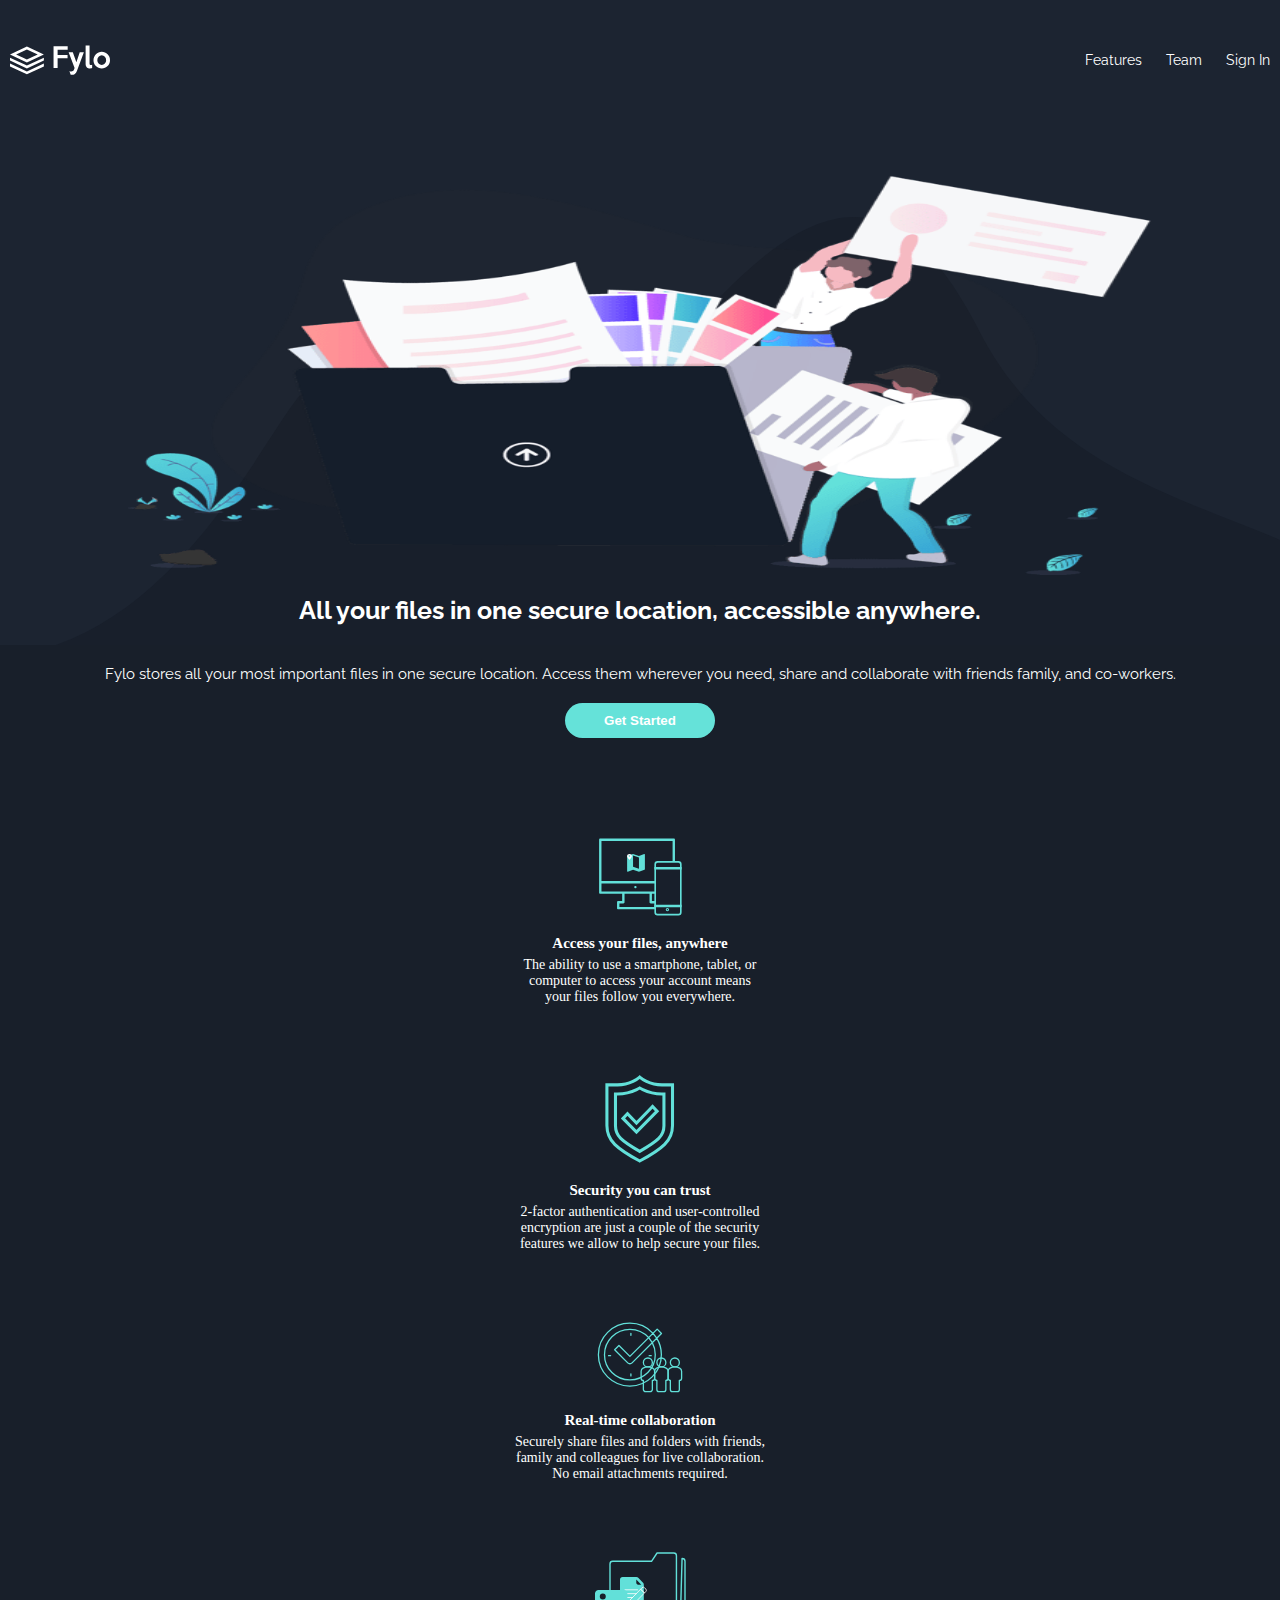
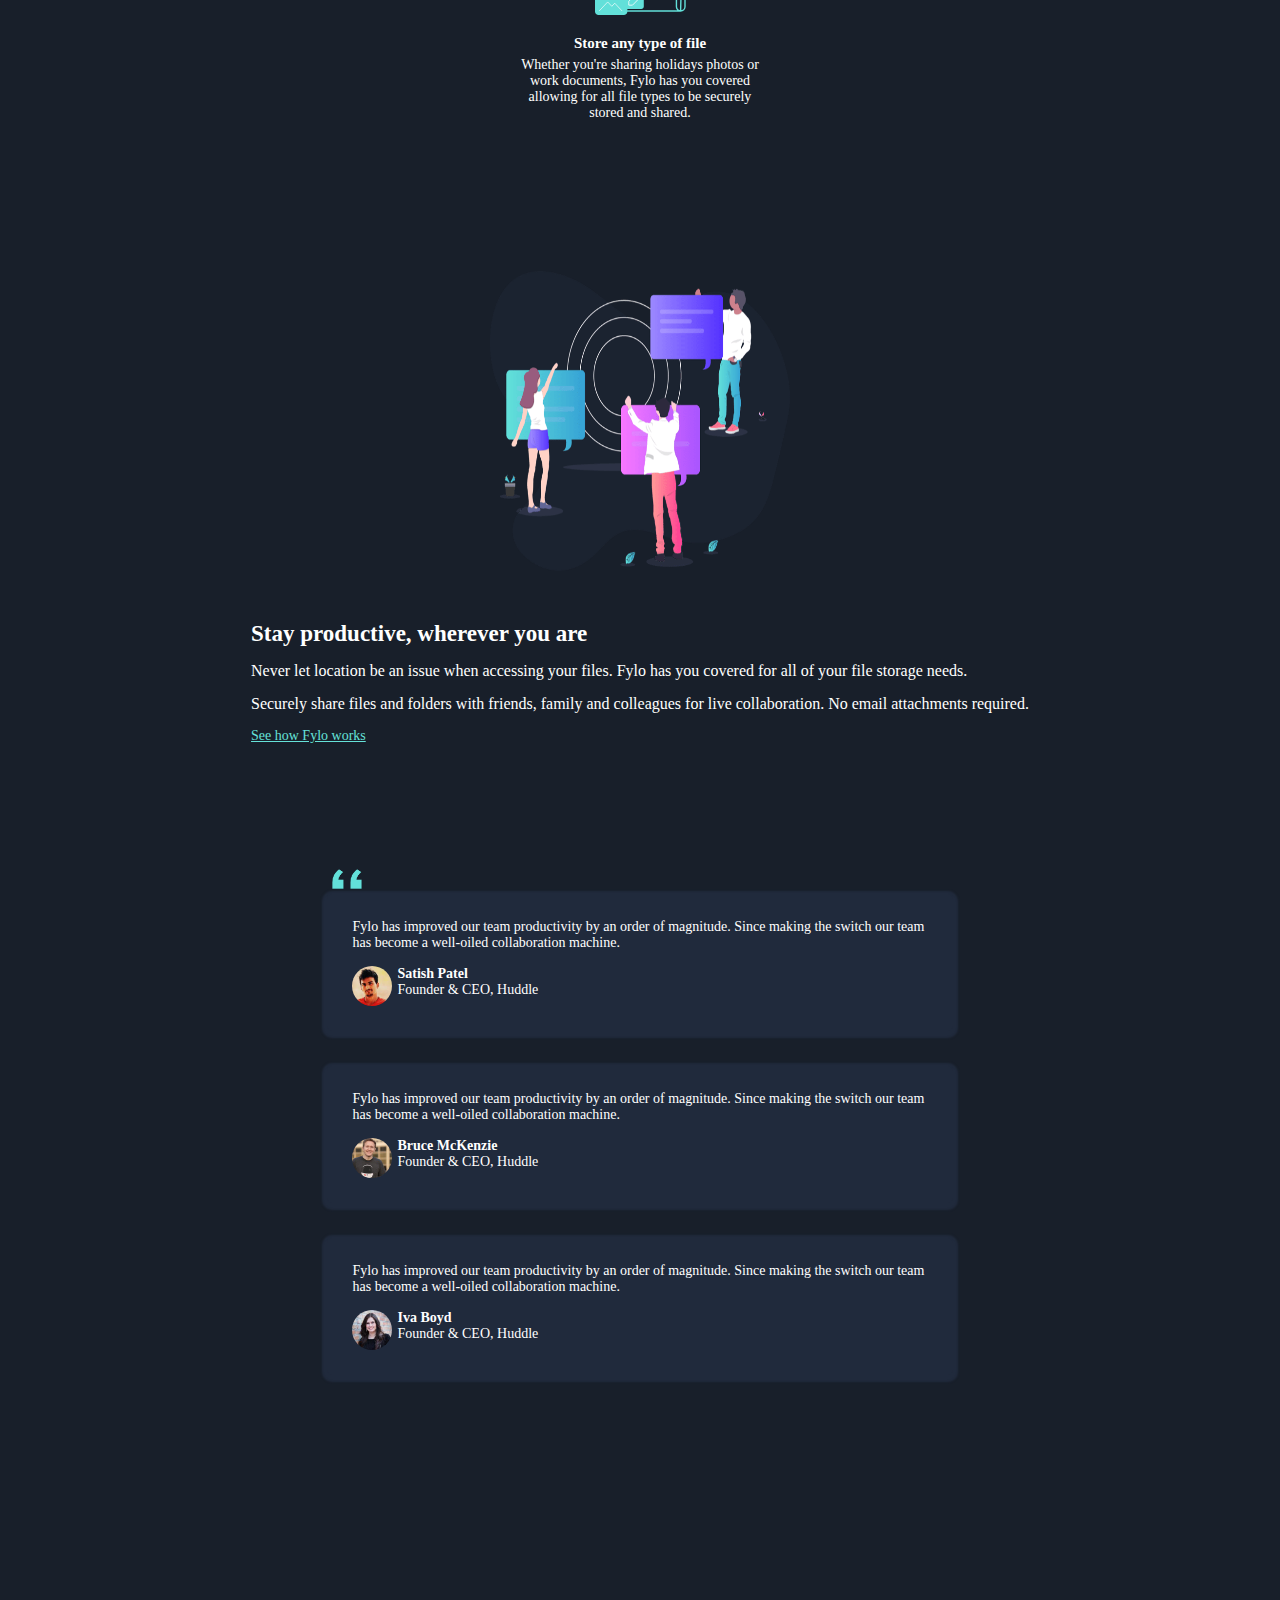
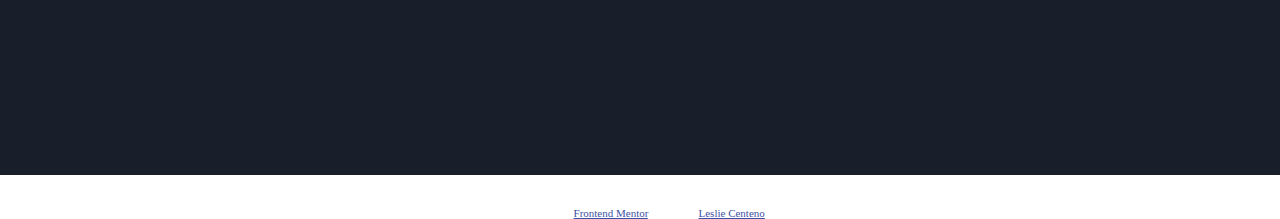
==== HTML-CSS/fylo-dark-theme-landing-page-master/index.html @ ed84ab61 "Version movil a un 80%" ====
<!DOCTYPE html>
<html lang="en">
<head>
  <meta charset="UTF-8">
  <meta name="viewport" content="width=device-width, initial-scale=1.0"> <!-- displays site properly based on user's device -->

  <link rel="icon" type="image/png" sizes="32x32" href="./images/favicon-32x32.png">
  <link rel="preconnect" href="https://fonts.googleapis.com">
  <link rel="preconnect" href="https://fonts.gstatic.com" crossorigin>
  <link href="https://fonts.googleapis.com/css2?family=Open+Sans:wght@400;700&family=Raleway:wght@400;700&display=swap" rel="stylesheet">
  <title>Frontend Mentor | Fylo landing page with dark theme and features grid</title>
  <link rel="stylesheet" href="./style.css">
  
  <!-- Feel free to remove these styles or customise in your own stylesheet 👍 -->
  <style>
    .attribution { font-size: 11px; text-align: center; }
    .attribution a { color: hsl(228, 45%, 44%); }
  </style>
</head>
<body>

  <main>
    <nav>
      <img src="./images/logo.svg" alt="">
      <ul>
        <li>Features</li>
        <li>Team</li>
        <li>Sign In</li>
      </ul>
    </nav>
    <section class="section1">
      <img src="./images/illustration-intro.png" alt="ilustration intro">
      <h1>All your files in one secure location, accessible anywhere.
      </h1>
      <div>
        <p>Fylo stores all your most important files in one secure location. Access them wherever 
          you need, share and collaborate with friends family, and co-workers.
        </p>
        <button>Get Started</button>
      </div>
    </section>
    <section class="section2">
      <div class="section2-container">
        <article>
          <img src="./images/icon-access-anywhere.svg" alt="">
          <h3>Access your files, anywhere</h3>
          <p>The ability to use a smartphone, tablet, or computer to access your account means your 
            files follow you everywhere.</p>
        </article>
        <article>
          <img src="./images/icon-security.svg" alt="">
          <h3>Security you can trust</h3>
          <p>2-factor authentication and user-controlled encryption are just a couple of the security 
            features we allow to help secure your files.
          </p>
        </article>
        <article>
          <img src="./images/icon-collaboration.svg" alt="">
          <h3>Real-time collaboration</h3>
          <p>Securely share files and folders with friends, family and colleagues for live collaboration. 
            No email attachments required.</p>
        </article>
        <article>
          <img src="./images/icon-any-file.svg" alt="">
          <h3>Store any type of file</h3>
          <p>Whether you're sharing holidays photos or work documents, Fylo has you covered allowing for all 
            file types to be securely stored and shared.
          </p>
        </article>
      </div>
    </section>
    <section class="section3">
      <div class="section3-div">
        <article class="section3-art1">
          <img src="./images/illustration-stay-productive.png" alt="">
        </article>
        <article class="section3-art2"> 
          <h2>Stay productive, wherever you are</h2>
          <p>Never let location be an issue when accessing your files. Fylo has you covered for all of your file 
            storage needs.
          </p>
          <p>
            Securely share files and folders with friends, family and colleagues for live collaboration. No email 
            attachments required.
          </p>
          <div>
            <a href="#">See how Fylo works </a>
            <span class="spanArt"></span>
          </div>
        </article>
      </div>
    </section>
    <section class="section4">
      <div class="section4-continer">
        <article >
          <div class="section4-art">
            <img class="section4-art-img" src="./images/bg-quotes.png" alt="">
          </div>
          <p>Fylo has improved our team productivity by an order of magnitude. Since making the switch our team has 
            become a well-oiled collaboration machine.
          </p>
          <div class="divInterno">
            <img src="./images/profile-1.jpg" alt="">
            <div class="divText">
              <h4>Satish Patel</h4>
              <p>Founder & CEO, Huddle</p>
            </div>
          </div>
        </article>
        <article>
          <p>Fylo has improved our team productivity by an order of magnitude. Since making the switch our team has 
            become a well-oiled collaboration machine.
          </p>
          <div class="divInterno">
            <img src="./images/profile-2.jpg" alt="">
            <div class="divText">
              <h4>Bruce McKenzie</h4>
              <p>Founder & CEO, Huddle</p>
            </div>
          </div>
        </article>
        <article>
          <p>Fylo has improved our team productivity by an order of magnitude. Since making the switch our team has 
            become a well-oiled collaboration machine.
          </p>
          <div class="divInterno">
            <img src="./images/profile-3.jpg" alt="">
            <div class="divText">
              <h4>Iva Boyd</h4>
              <p>Founder & CEO, Huddle</p>
            </div>
          </div>
        </article>
      </div>
    </section>
  </main>
 

  
  
  


  
  

  
  
  

  Get early access today

  It only takes a minute to sign up and our free starter tier is extremely generous. If you have any 
  questions, our support team would be happy to help you.

  Get Started For Free

  Lorem ipsum dolor sit amet, consectetur adipiscing elit, sed do eiusmod tempor incididunt ut labore et 
  dolore magna aliqua

  +1-543-123-4567
  example@fylo.com

  About Us
  Jobs
  Press
  Blog

  Contact Us
  Terms
  Privacy

  <footer>
    <p class="attribution">
      Challenge by <a href="https://www.frontendmentor.io?ref=challenge" target="_blank">Frontend Mentor</a>. 
      Coded by <a href="#">Leslie Centeno</a>.
    </p>
  </footer>
</body>
</html>
---- HTML-CSS/fylo-dark-theme-landing-page-master/style.css ----
*{
    margin: 0;
    padding: 0;
    box-sizing: border-box;
}
:root{
    --background-intro-email:hsl(217, 28%, 15%);
    --background-main:hsl(218, 28%, 13%);
    --background-footer:hsl(216, 53%, 9%);
    --background-testimonials:hsl(219, 30%, 18%);
    --gradient-cyan:hsl(176, 68%, 64%);
    --gradient-blue:hsl(198, 60%, 50%);
    --error:hsl(0, 100%, 63%);
    --neutral:white;

    font-size: 62.5%;

    /*
    font-family: 'Open Sans', sans-serif;
    font-family: 'Raleway', sans-serif;
    font-size:14px
    */
}
body{
    color: var(--neutral);
    font-size: 1.4rem;
}
nav {
    background-color: var(--background-intro-email);
    display: flex;
    justify-content: space-between;
    align-items: center;
    padding-top: 45px;
    font-family: 'Raleway', sans-serif;
}
nav img{
    margin-left: 10px;
    width: 100px;
    height: 30px;
}
nav ul li{
    display: inline; 
    margin: 10px; 
}

nav ul li:hover{
   text-decoration: underline;
}
/*
nav ul li:nth-child(3){
    padding-right: 50px;
}*/
.section1{
    background-color: var(--background-intro-email);
    background-image: url("./images/bg-curvy-mobile.svg");
    background-repeat: no-repeat;
    background-size: contain;
    background-position: center 78%;
    display: flex;
    flex-direction: column;
    justify-content: center;
    align-items: center;
    font-family: 'Raleway', sans-serif;
}
.section1 div{
    width: 100%;
    height: auto;
    background-color: var(--background-main);
    display: flex;
    flex-direction: column;
    justify-content: center;
    
}
.section1 img{
    width: 80%;
    height: 400px;
    margin-top: 100px;
}
.section1 h1{
    text-align: center;
    font-size: 2.5rem;
    font-weight: 700;
    margin: 20px;
}
.section1 p{
    text-align: center;
    font-size: 1.5rem;
    margin: 20px 40px;
}
button{
    width: 150px;
    height: 35px;
    margin: 0 auto;
    border: none;
    border-radius: 25px;
    background-color: var(--gradient-cyan);
    color: var(--White);
    font-weight: 700;
}
.section2{
    padding-top: 100px;
    background-color: var(--background-main);
    margin: 0;
}
.section2-container{
display: grid;
grid-template-columns: 1fr;
gap: 70px;
justify-items: center;
}
.section2-container article{
    width: 250px;
    text-align: center;
}
.section2-container article h3{
    margin-top: 15px;
    margin-bottom: 5px;
    font-size: 1.5rem;
}
.section3{
    background-color: var(--background-main);
    padding: 150px 20px;
}
.section3-div{
    display: grid;
    place-content: center;
    gap: 50px;
}
.section3-div .section3-art1{
    display: flex;
    justify-content: center;
}
.section3-div article img{
    width: 300px;
    height: 300px;
}
.section3-art2 h2{
    font-size: 2.3rem;
    margin-bottom: 15px;
}
.section3-art2 p{
    font-size: 1.6rem;
    margin: 15px 0;
}
.section3-art2 a{
    color: var(--gradient-cyan);
    text-decoration: underline;
}
.spanArt{
    background-image: url("./images/icon-arrow.svg");
    background-repeat: no-repeat;
    background-position: center;
    background-size: contain;
    width: 18px;
    height: 18px;
}
.section4{
    background-color: var(--background-main);
    display: flex;
    justify-content: center;
    
}
.section4-continer{
    display: grid;
    place-items: center;
    gap: 35px;
    margin-bottom: 400px;
}

.section4-continer article{
    width: 70%;
    min-width: 270px;
    border-radius: 5px;
    background-color: var(--background-testimonials);
    box-shadow: 0px 2px 2px 5px var(--background-testimonials);
    padding: 25px;
}
.section4-continer article .divInterno{
    margin-top: 15px;
    display: flex;
}
.section4-continer article .divInterno img{
    border-radius: 50%;
    width: 40px;
    height: 40px;
    margin-right: 5px;
}
.section4-continer .section4-art{
    position: absolute;
}
.section4-art-img{
    position: relative;
    top: -50px;
    left: -20px;
    width: 30px;
    height: 20px;
}
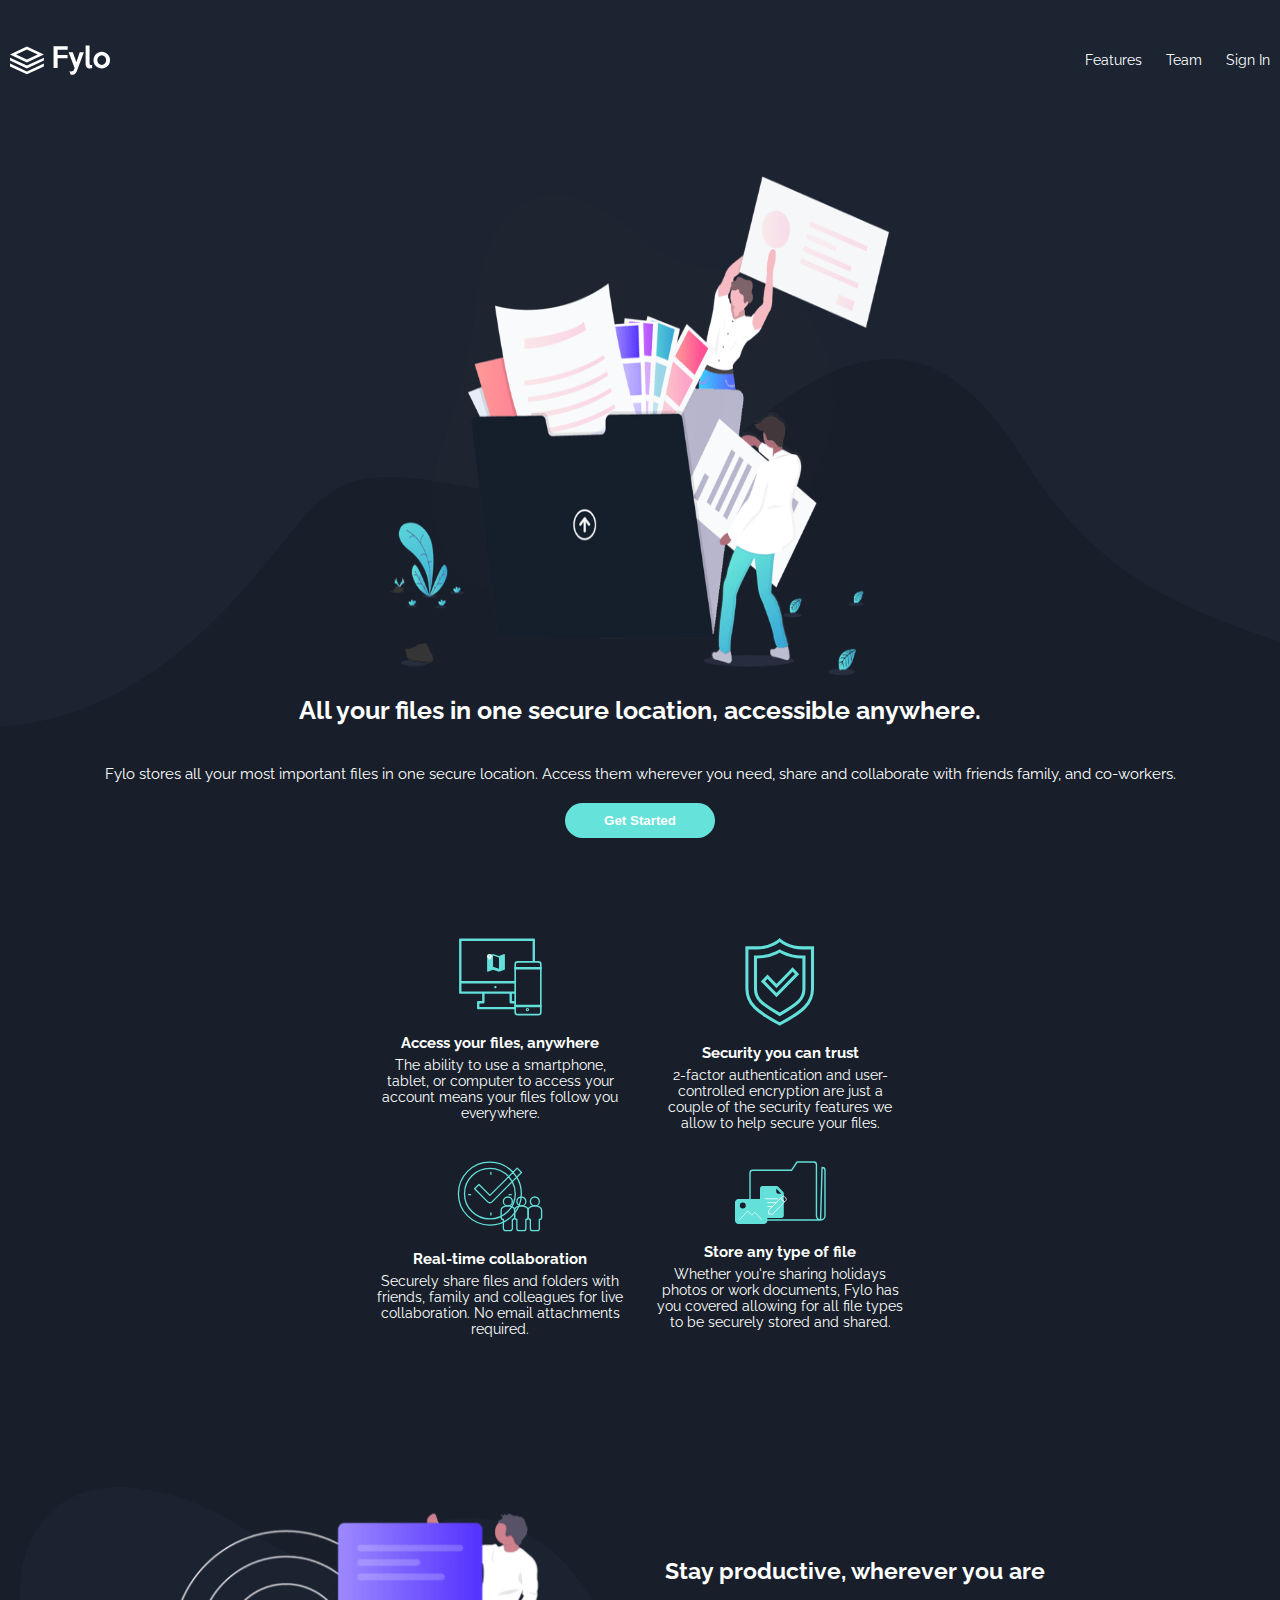
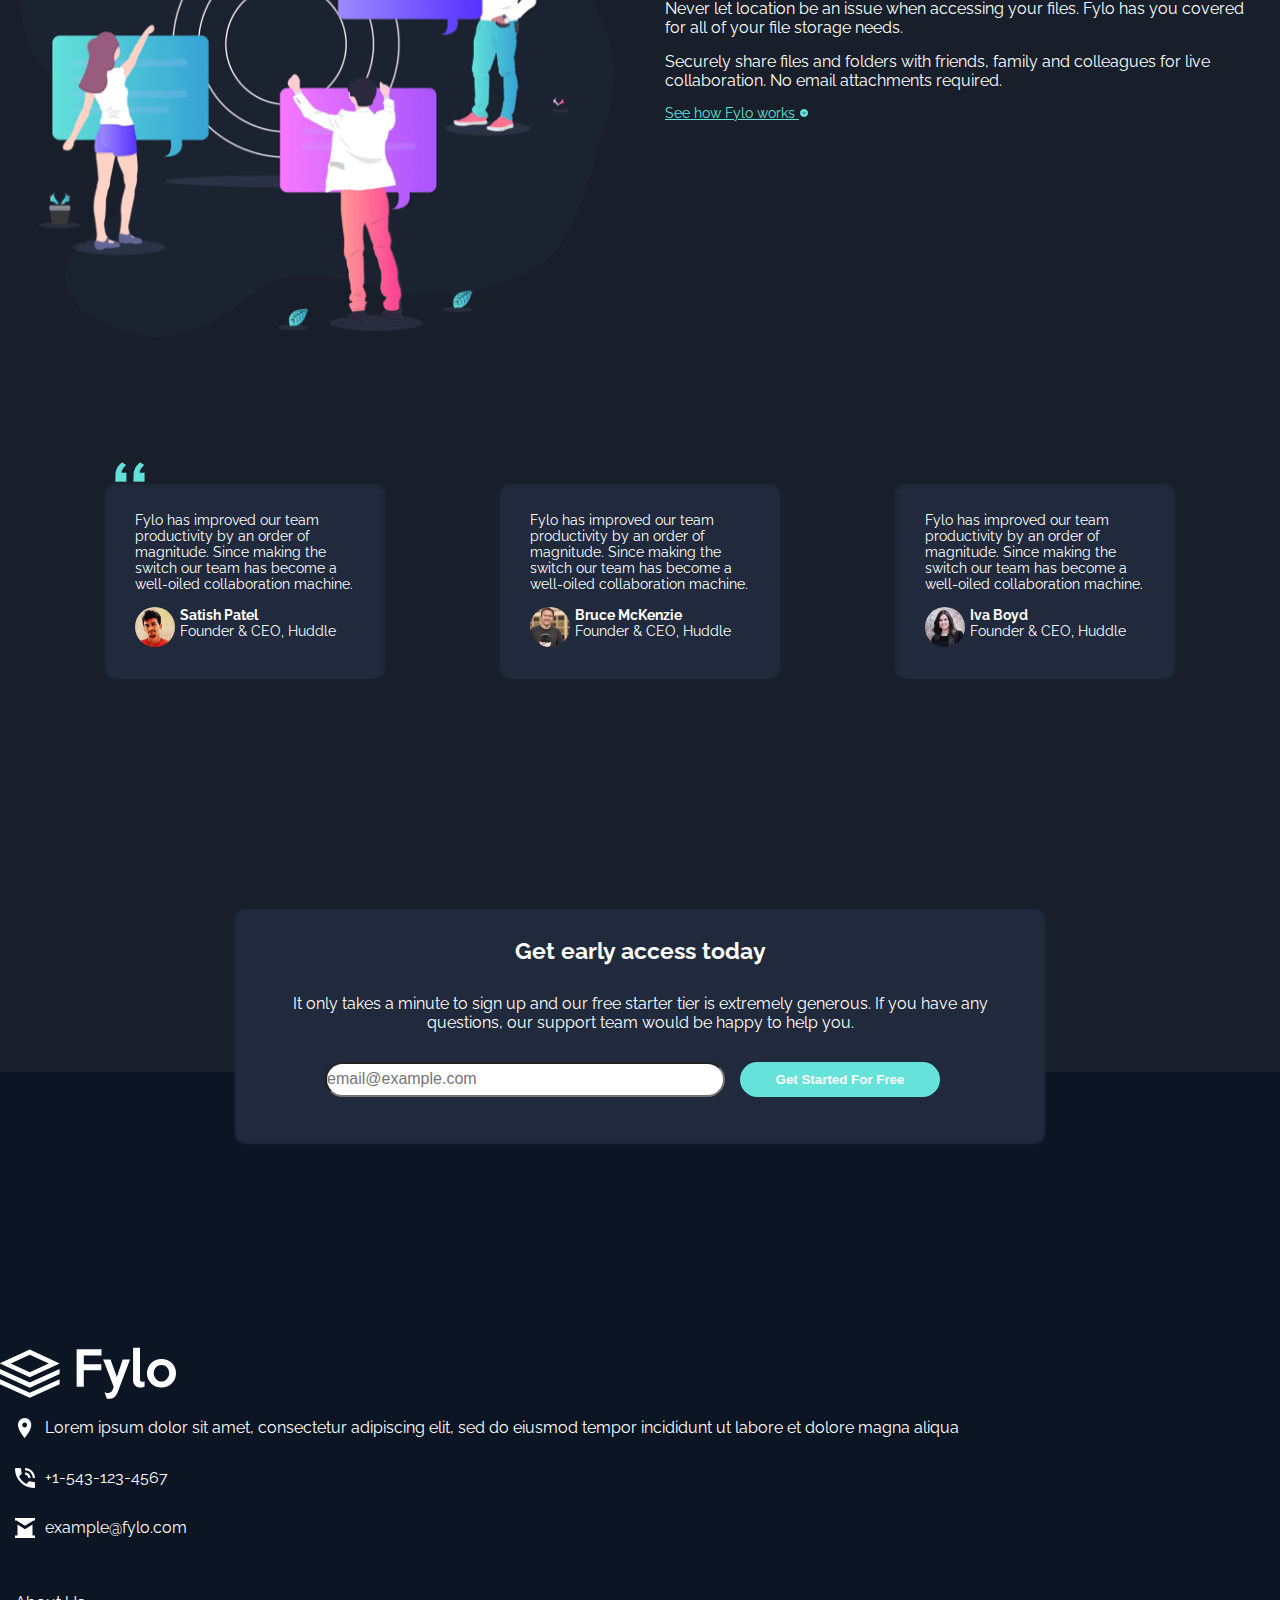
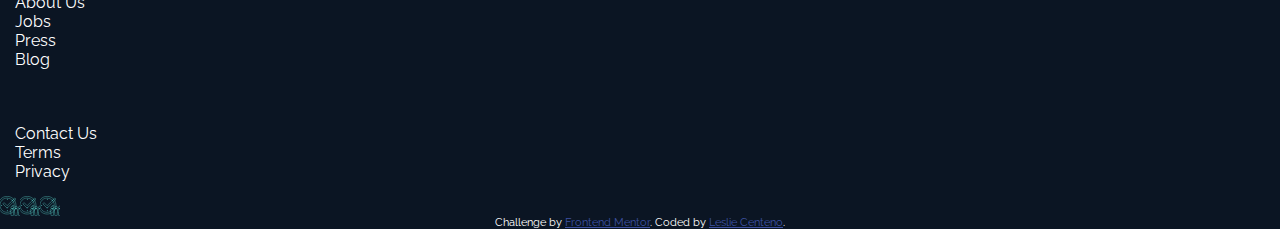
==== commit ba6fce89: "responsive" ====
--- a/HTML-CSS/fylo-dark-theme-landing-page-master/index.html
+++ b/HTML-CSS/fylo-dark-theme-landing-page-master/index.html
@@ -133,43 +133,58 @@
         </article>
       </div>
     </section>
+    <section class="section5">
+      <div class="section5-container">
+        <h2>Get early access today</h2>
+        <p>It only takes a minute to sign up and our free starter tier is extremely generous. If you have any 
+          questions, our support team would be happy to help you.</p>
+        <div class="section5-container__form">
+          <input type="text" placeholder="email@example.com">
+          <button>Get Started For Free</button>
+        </div>
+      </div>
+    </section>
   </main>
  
-
-  
-  
-  
-
-
-  
-  
-
-  
-  
-  
-
-  Get early access today
-
-  It only takes a minute to sign up and our free starter tier is extremely generous. If you have any 
-  questions, our support team would be happy to help you.
-
-  Get Started For Free
-
-  Lorem ipsum dolor sit amet, consectetur adipiscing elit, sed do eiusmod tempor incididunt ut labore et 
-  dolore magna aliqua
-
-  +1-543-123-4567
-  example@fylo.com
-
-  About Us
-  Jobs
-  Press
-  Blog
-
-  Contact Us
-  Terms
-  Privacy
-
+  <footer>
+    <div class="foot0">
+      <img src="./images/logo.svg" alt="">
+    </div>
+    <div class="foot1">
+      <span></span>
+      <p>Lorem ipsum dolor sit amet, consectetur adipiscing elit, sed do eiusmod tempor incididunt ut labore et 
+        dolore magna aliqua</p>
+    </div>
+    <div class="foot2">
+      <span></span>
+      <p>+1-543-123-4567</p>
+    </div>
+    <div class="foot3">
+      <span></span>
+      <p>example@fylo.com</p>
+    </div>
+    <div class="foot4">
+      <ul>
+        <li>About Us</li>
+        <li>Jobs</li>
+        <li>Press</li>
+        <li>Blog</li>
+      </ul>
+    </div>
+    <div class="foot5">
+      <ul>
+        <li>Contact Us</li>
+        <li>Terms</li>
+        <li>Privacy</li>
+      </ul>
+    </div>
+    <div class="foot6">
+      <span></span>
+      <span></span>
+      <span></span>
+    </div>
+    
+  </footer>
   <footer>
     <p class="attribution">
       Challenge by <a href="https://www.frontendmentor.io?ref=challenge" target="_blank">Frontend Mentor</a>. 
--- a/HTML-CSS/fylo-dark-theme-landing-page-master/style.css
+++ b/HTML-CSS/fylo-dark-theme-landing-page-master/style.css
@@ -15,11 +15,6 @@
 
     font-size: 62.5%;
 
-    /*
-    font-family: 'Open Sans', sans-serif;
-    font-family: 'Raleway', sans-serif;
-    font-size:14px
-    */
 }
 body{
     color: var(--neutral);
@@ -61,6 +56,7 @@
     justify-content: center;
     align-items: center;
     font-family: 'Raleway', sans-serif;
+    
 }
 .section1 div{
     width: 100%;
@@ -101,12 +97,15 @@
     padding-top: 100px;
     background-color: var(--background-main);
     margin: 0;
+    font-family: 'Raleway', sans-serif;
+    
 }
 .section2-container{
 display: grid;
 grid-template-columns: 1fr;
 gap: 70px;
 justify-items: center;
+max-width: 1440px;
 }
 .section2-container article{
     width: 250px;
@@ -120,11 +119,14 @@
 .section3{
     background-color: var(--background-main);
     padding: 150px 20px;
+    font-family: 'Raleway', sans-serif;
+    width: 100%;
 }
 .section3-div{
     display: grid;
     place-content: center;
     gap: 50px;
+    max-width: 1440px;
 }
 .section3-div .section3-art1{
     display: flex;
@@ -151,13 +153,15 @@
     background-repeat: no-repeat;
     background-position: center;
     background-size: contain;
-    width: 18px;
-    height: 18px;
+    display:inline-block;
+    width: 10px;
+    height: 10px;
 }
 .section4{
     background-color: var(--background-main);
     display: flex;
     justify-content: center;
+    font-family: 'Raleway', sans-serif;
     
 }
 .section4-continer{
@@ -165,11 +169,13 @@
     place-items: center;
     gap: 35px;
     margin-bottom: 400px;
+    max-width: 1440px;
 }
 
 .section4-continer article{
     width: 70%;
     min-width: 270px;
+    max-width: 370px;
     border-radius: 5px;
     background-color: var(--background-testimonials);
     box-shadow: 0px 2px 2px 5px var(--background-testimonials);
@@ -194,4 +200,189 @@
     left: -20px;
     width: 30px;
     height: 20px;
-}+}
+.section5{
+    background-color: var(--background-footer);
+    display: flex;
+    justify-content: center;
+    font-family: 'Raleway', sans-serif;
+
+}
+.section5 .section5-container{
+    position: relative;
+    top: -180px;
+    width: 90%;
+    border-radius: 5px;
+    background-color: var(--background-testimonials);
+    box-shadow: 0px 2px 2px 5px var(--background-testimonials);
+    padding: 25px;
+    display: flex;
+    flex-direction: column;
+    text-align: center;
+    margin-top: 20px;
+    margin-bottom: 30px;
+    
+}
+.section5-container h2{
+    font-size: 2.3rem;
+    margin-bottom: 15px;
+}
+.section5-container p{
+    font-size: 1.6rem;
+    margin: 15px 0;
+}
+
+.section5-container input{
+    font-size: 1.6rem;
+    border-radius: 25px;
+    margin: 15px 0;
+    height: 35px;
+    width: 100%;
+}
+.section5-container input{
+    font-size: 1.6rem;
+    border-radius: 25px;
+    margin: 15px 0;
+    height: 35px;
+    width: 100%;
+}
+.section5-container button{
+    width: 100%;
+}
+footer{
+    background-color: var(--background-footer);
+    font-family: 'Raleway', sans-serif;
+    font-size: 1.6rem;
+    display: flex;
+    flex-direction: column;
+}
+footer .foot1,
+footer .foot2 ,
+footer .foot3 ,
+footer .foot4 ,
+footer .foot5 ,
+footer .foot6 {
+    display: flex;
+    width: 100%;
+    padding-right: 15px;
+}
+footer .foot1,
+footer .foot2 ,
+footer .foot3 {
+    width: 100%;
+    padding: 15px;
+} 
+
+footer .foot4 ul,
+footer .foot5  ul{
+    list-style: none;
+    margin-top: 25px;
+    padding: 15px;
+} 
+footer .foot1 span{
+ display: block;
+ height: 15px;
+ width: 15px;
+ padding: 10px;
+ margin-right: 10px;
+ background-repeat: no-repeat;
+ background-position: center;
+ background-size:contain;
+ background-image: url("./images/icon-location.svg");
+}
+footer .foot2 span{
+    display: block;
+    height: 15px;
+    width: 15px;
+    padding: 10px;
+    margin-right: 10px;
+    background-repeat: no-repeat;
+    background-position: center;
+    background-size: cover;
+    background-image: url("./images/icon-phone.svg");
+}
+footer .foot3 span{
+    display: block;
+    height: 15px;
+    width: 15px;
+    padding: 10px;
+    margin-right: 10px;
+    background-repeat: no-repeat;
+    background-position: center;
+    background-size: cover;
+    background-image: url("./images/icon-email.svg");
+   }
+
+   footer .foot6 span{
+    display: block;
+    height: 15px;
+    width: 15px;
+    padding: 10px;
+    background-repeat: no-repeat;
+    background-position: center;
+    background-size: cover;
+    background-image: url("./images/icon-collaboration.svg");
+   }
+
+   @media  (min-width: 600px) {
+    .section5-container{
+        max-width: 800px;
+    }
+    .section5-container__form{
+        display: flex;
+        align-items: center;
+        justify-content: center;
+    }
+    .section5-container__form input{
+        width: 400px;
+    }
+    .section5-container__form button{
+        width: 200px;
+        margin: 0 15px;
+    }
+    .section3-div{
+        grid-template-columns: 1fr 1fr ;
+    }
+    .section3-div article img{
+        width: 100%;
+        height: 100%;
+        max-width: 600px;
+        max-height: 600px;
+    }
+    .section3-div .section3-art1{
+        display: flex;
+        justify-content: end;
+    }
+    .section3-div .section3-art2{
+        margin-top: 70px;
+    }   
+    .section2-container{
+        place-content: center;
+        grid-template-columns: 250px 250px ;
+        gap: 30px;
+        
+        }
+    .section1{
+        background-image: url("./images/bg-curvy-desktop.svg");    
+        background-position: center 78%;
+    }
+    .section1 img{
+            width: 500px;
+            height: 500px;
+            margin-top: 100px;
+    }
+  }
+
+  @media(min-width:850px){
+    .section4-continer{
+        display: grid;
+        grid-template-columns: 1fr 1fr 1fr;
+        place-items: center;
+        gap: 25px;
+        
+    }
+    .section4-continer article{
+        align-self: center;
+        width: 70%;
+    }
+  }